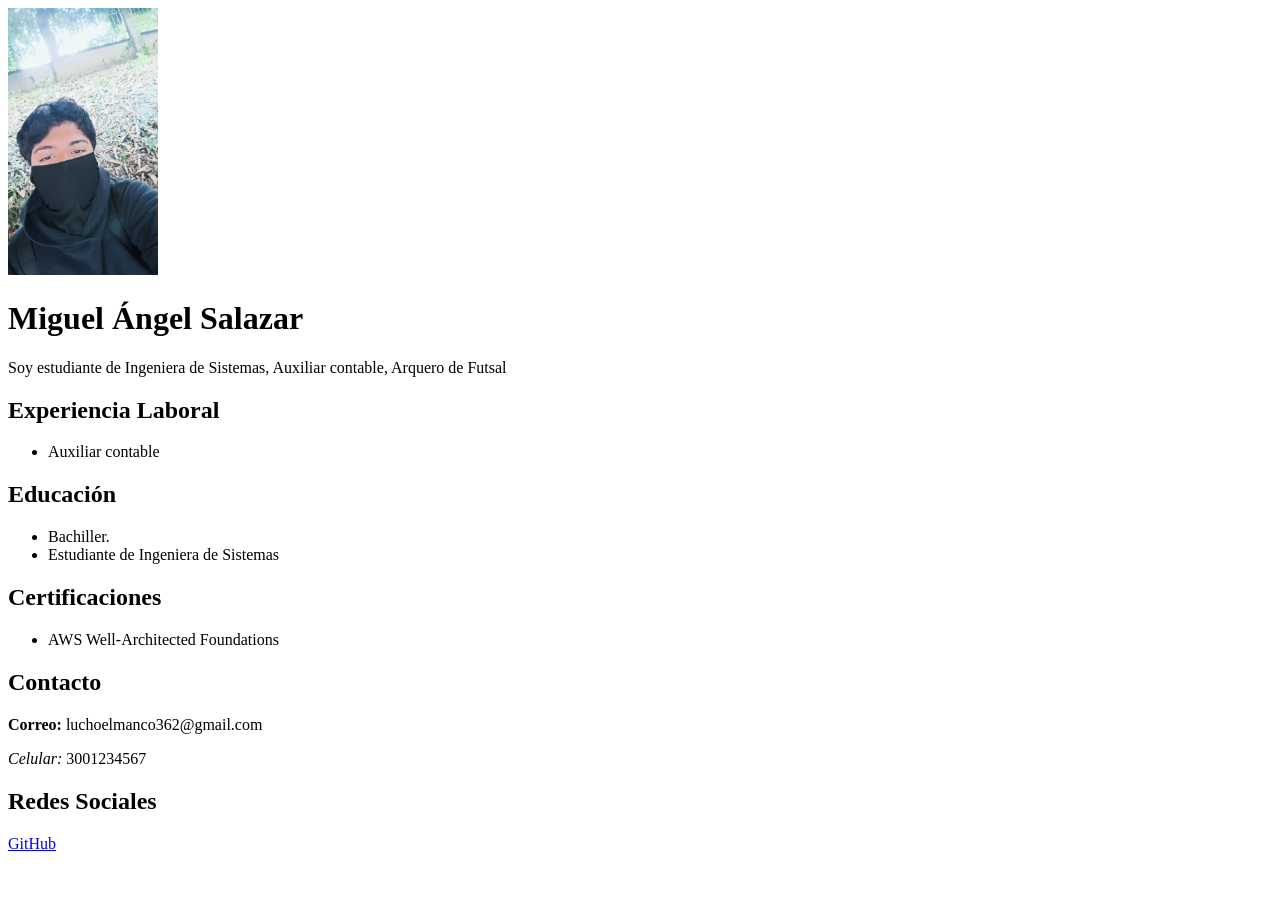
==== trabajos-clase/index.html @ 8a240c3a "rename" ====
<!DOCTYPE html>
<html lang="es">
<head>
    <meta charset="UTF-8">
    <meta name="viewport" content="width=device-width, initial-scale=1.0">
    <title>CV</title>
</head>
<body>

    <img src="perfil.jpeg" alt="Foto de perfil" width="150">

    <h1>Miguel Ángel Salazar </h1>

    <p>
        Soy estudiante de Ingeniera de Sistemas, Auxiliar contable, Arquero de Futsal
    </p>


    <h2>Experiencia Laboral</h2>
    <ul>
        <li> Auxiliar contable</li>
    </ul>

    
    <h2>Educación</h2>
    <ul>
        <li>Bachiller.</li>
        <li>Estudiante de Ingeniera de Sistemas</li>
    </ul>

    
    <h2>Certificaciones</h2>
    <ul>
        <li>AWS Well-Architected Foundations </li>
    </ul>

    
    <h2>Contacto</h2>
    <p><b>Correo:</b> luchoelmanco362@gmail.com</p>
    <p><i>Celular:</i> 3001234567</p>

    <h2>Redes Sociales</h2>
    <a href="https://github.com/Miguel-Angel-Salazar" target="_blank">GitHub</a>

</body>
</html>
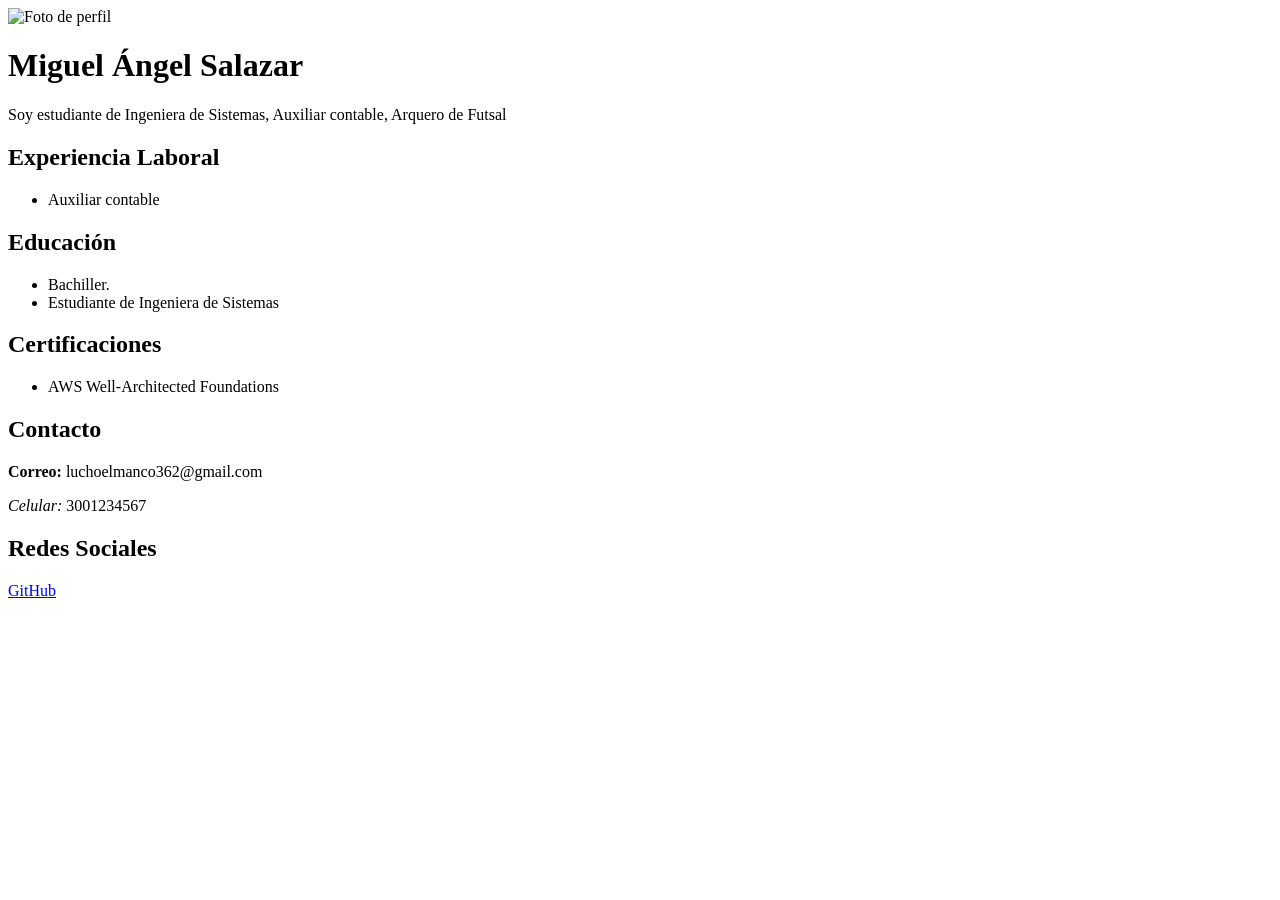
==== commit b957c629: "new_picture" ====
--- a/trabajos-clase/index.html
+++ b/trabajos-clase/index.html
@@ -7,7 +7,7 @@
 </head>
 <body>
 
-    <img src="perfil.jpeg" alt="Foto de perfil" width="150">
+    <img src="./trabajos-clase/perfil.jpeg" alt="Foto de perfil" width="150">
 
     <h1>Miguel Ángel Salazar </h1>
 
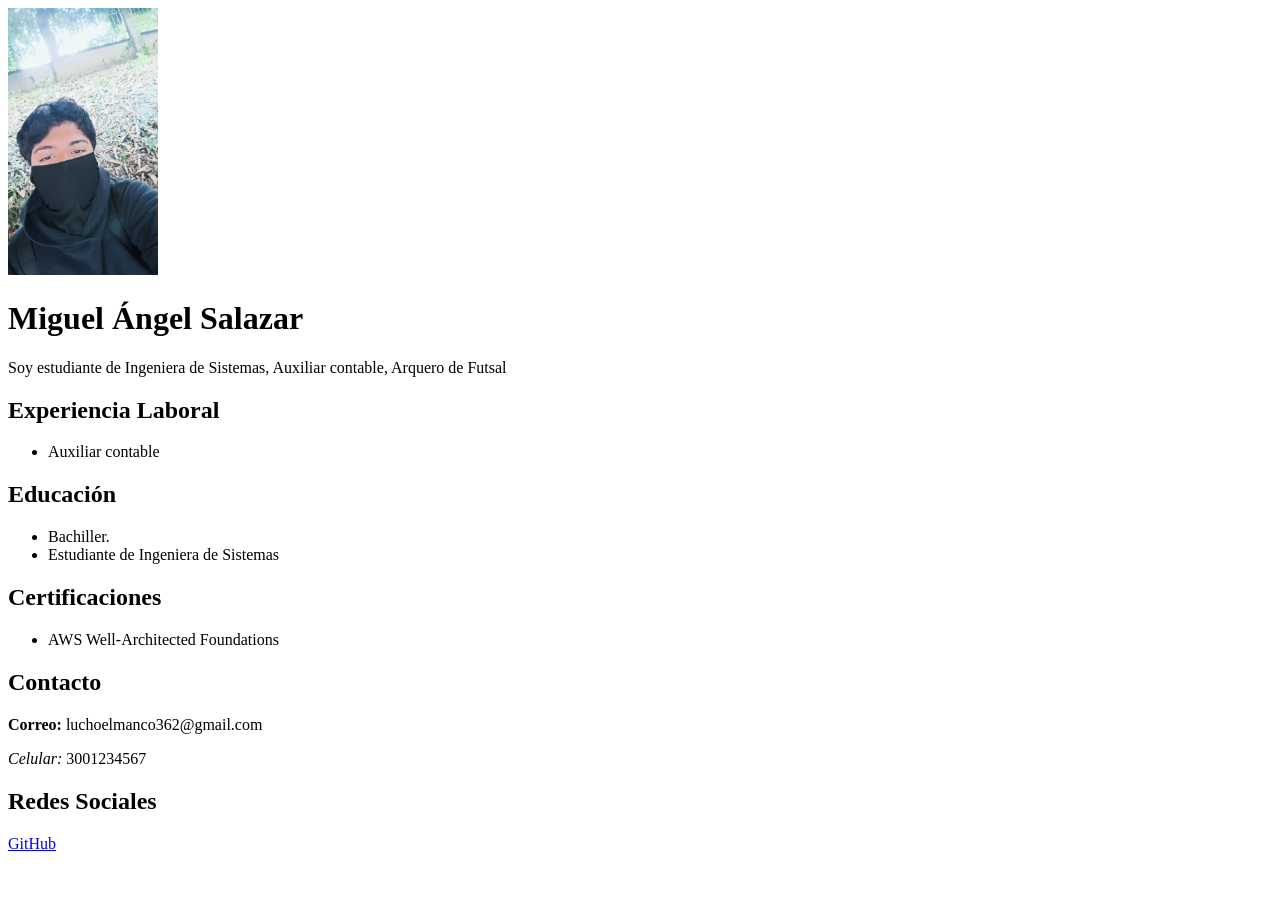
==== commit 941af2d3: "." ====
--- a/trabajos-clase/index.html
+++ b/trabajos-clase/index.html
@@ -7,7 +7,7 @@
 </head>
 <body>
 
-    <img src="./trabajos-clase/perfil.jpeg" alt="Foto de perfil" width="150">
+    <img src="/trabajos-clase/perfil.jpeg" alt="Foto de perfil" width="150">
 
     <h1>Miguel Ángel Salazar </h1>
 
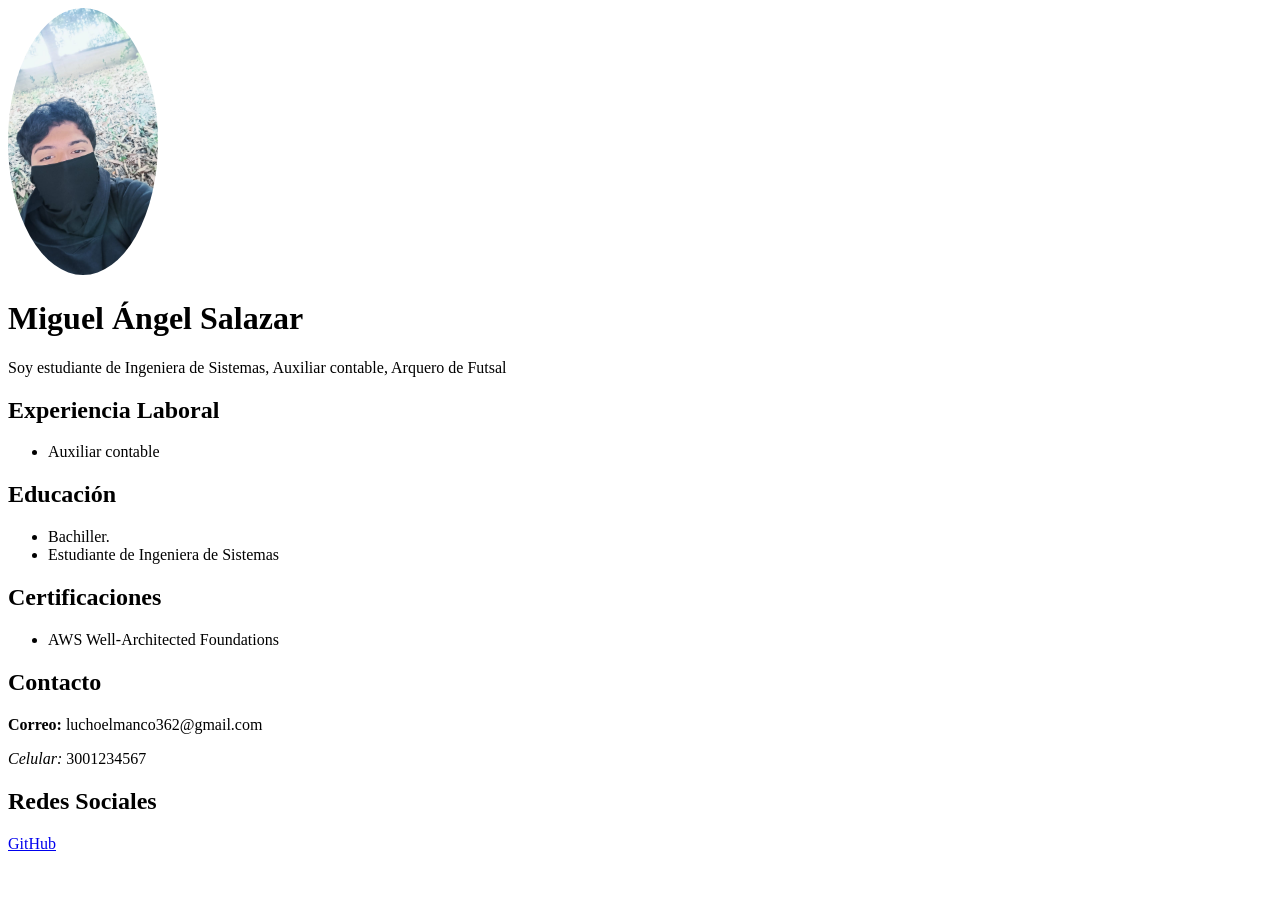
==== commit cb8d057a: "color" ====
--- a/trabajos-clase/index.html
+++ b/trabajos-clase/index.html
@@ -4,6 +4,12 @@
     <meta charset="UTF-8">
     <meta name="viewport" content="width=device-width, initial-scale=1.0">
     <title>CV</title>
+    <style>
+        img {
+            border-radius: 120%;
+        }
+    </style>
+    <link rel="stylesheet" href="trabajos-clase/global.css">
 </head>
 <body>
 
@@ -40,7 +46,7 @@
     <p><i>Celular:</i> 3001234567</p>
 
     <h2>Redes Sociales</h2>
-    <a href="https://github.com/Miguel-Angel-Salazar" target="_blank">GitHub</a>
+    <a class = "link" href="https://github.com/Miguel-Angel-Salazar" target="_blank">GitHub</a>
 
 </body>
 </html>
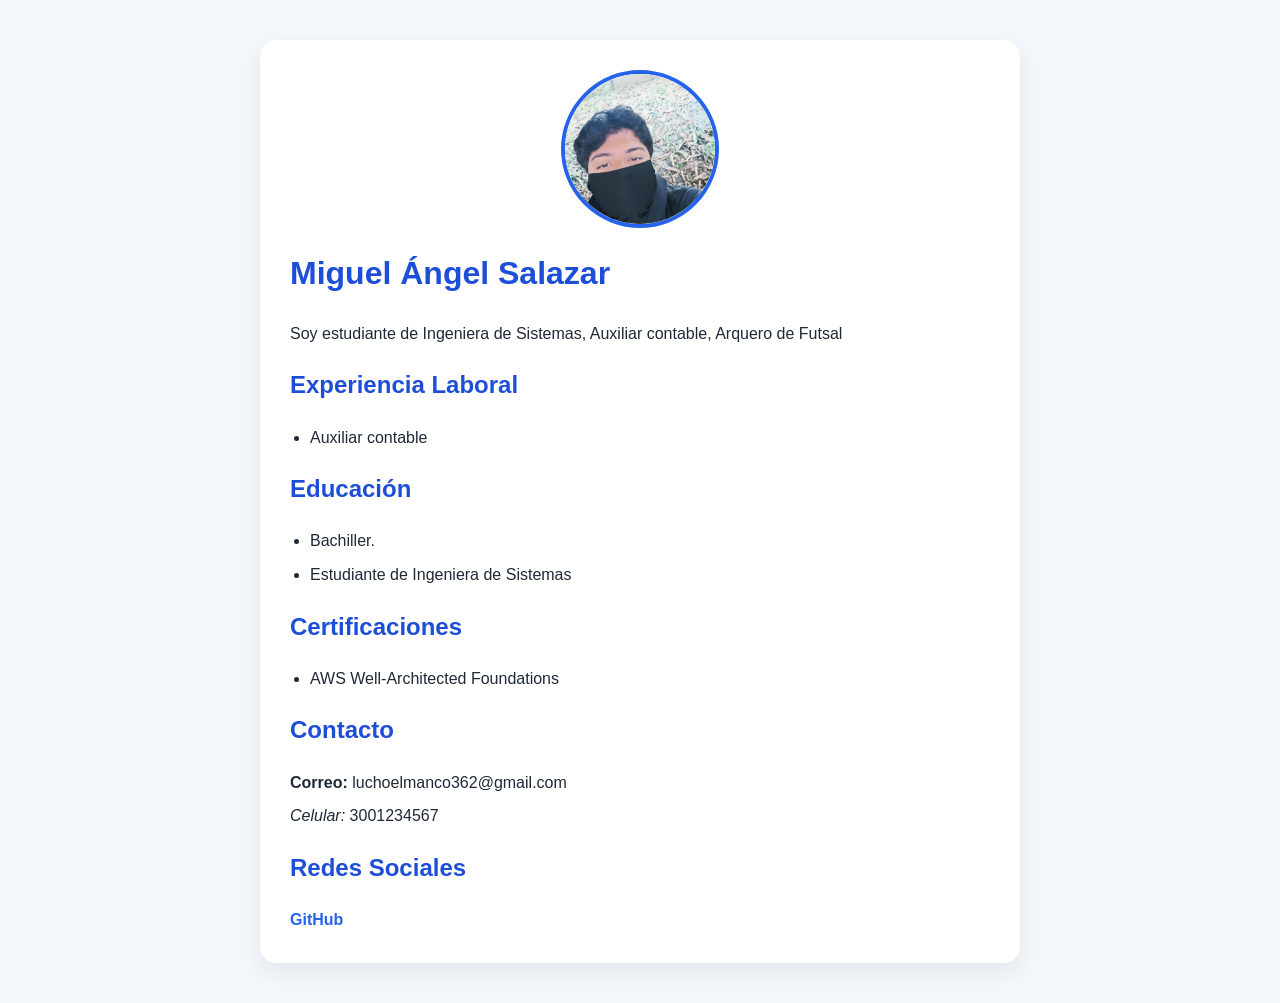
==== commit 7c595aba: "css" ====
--- a/trabajos-clase/index.html
+++ b/trabajos-clase/index.html
@@ -4,18 +4,13 @@
     <meta charset="UTF-8">
     <meta name="viewport" content="width=device-width, initial-scale=1.0">
     <title>CV</title>
-    <style>
-        img {
-            border-radius: 120%;
-        }
-    </style>
-    <link rel="stylesheet" href="trabajos-clase/global.css">
+    <link rel="stylesheet" href="global.css">
 </head>
 <body>
+    <div class="container">
+        <img class="profile-photo" src="/trabajos-clase/perfil.jpeg" alt="Foto de perfil">
 
-    <img src="/trabajos-clase/perfil.jpeg" alt="Foto de perfil" width="150">
-
-    <h1>Miguel Ángel Salazar </h1>
+        <h1>Miguel Ángel Salazar</h1>
 
     <p>
         Soy estudiante de Ingeniera de Sistemas, Auxiliar contable, Arquero de Futsal
@@ -46,7 +41,7 @@
     <p><i>Celular:</i> 3001234567</p>
 
     <h2>Redes Sociales</h2>
-    <a class = "link" href="https://github.com/Miguel-Angel-Salazar" target="_blank">GitHub</a>
-
+    <a class="link" href="https://github.com/Miguel-Angel-Salazar" target="_blank">GitHub</a>
+    </div>
 </body>
 </html>
--- a/trabajos-clase/global.css
+++ b/trabajos-clase/global.css
@@ -0,0 +1,51 @@
+body {
+    margin: 0;
+    padding: 40px 20px;
+    font-family: Arial, Helvetica, sans-serif;
+    background: #f4f7fb;
+    color: #1f2937;
+    line-height: 1.6;
+}
+
+.container {
+    max-width: 700px;
+    margin: 0 auto;
+    padding: 30px;
+    background: #ffffff;
+    border-radius: 16px;
+    box-shadow: 0 8px 24px rgba(0, 0, 0, 0.08);
+}
+
+.profile-photo {
+    display: block;
+    width: 150px;
+    height: 150px;
+    margin: 0 auto 20px;
+    object-fit: cover;
+    border-radius: 50%;
+    border: 4px solid #2563eb;
+}
+
+h1, h2 {
+    color: #1d4ed8;
+    margin-top: 20px;
+}
+
+p, li {
+    margin: 8px 0;
+}
+
+ul {
+    padding-left: 20px;
+}
+
+.link {
+    text-decoration: none;
+    color: #2563eb;
+    font-weight: 600;
+}
+
+.link:hover {
+    text-decoration: underline;
+}
+
